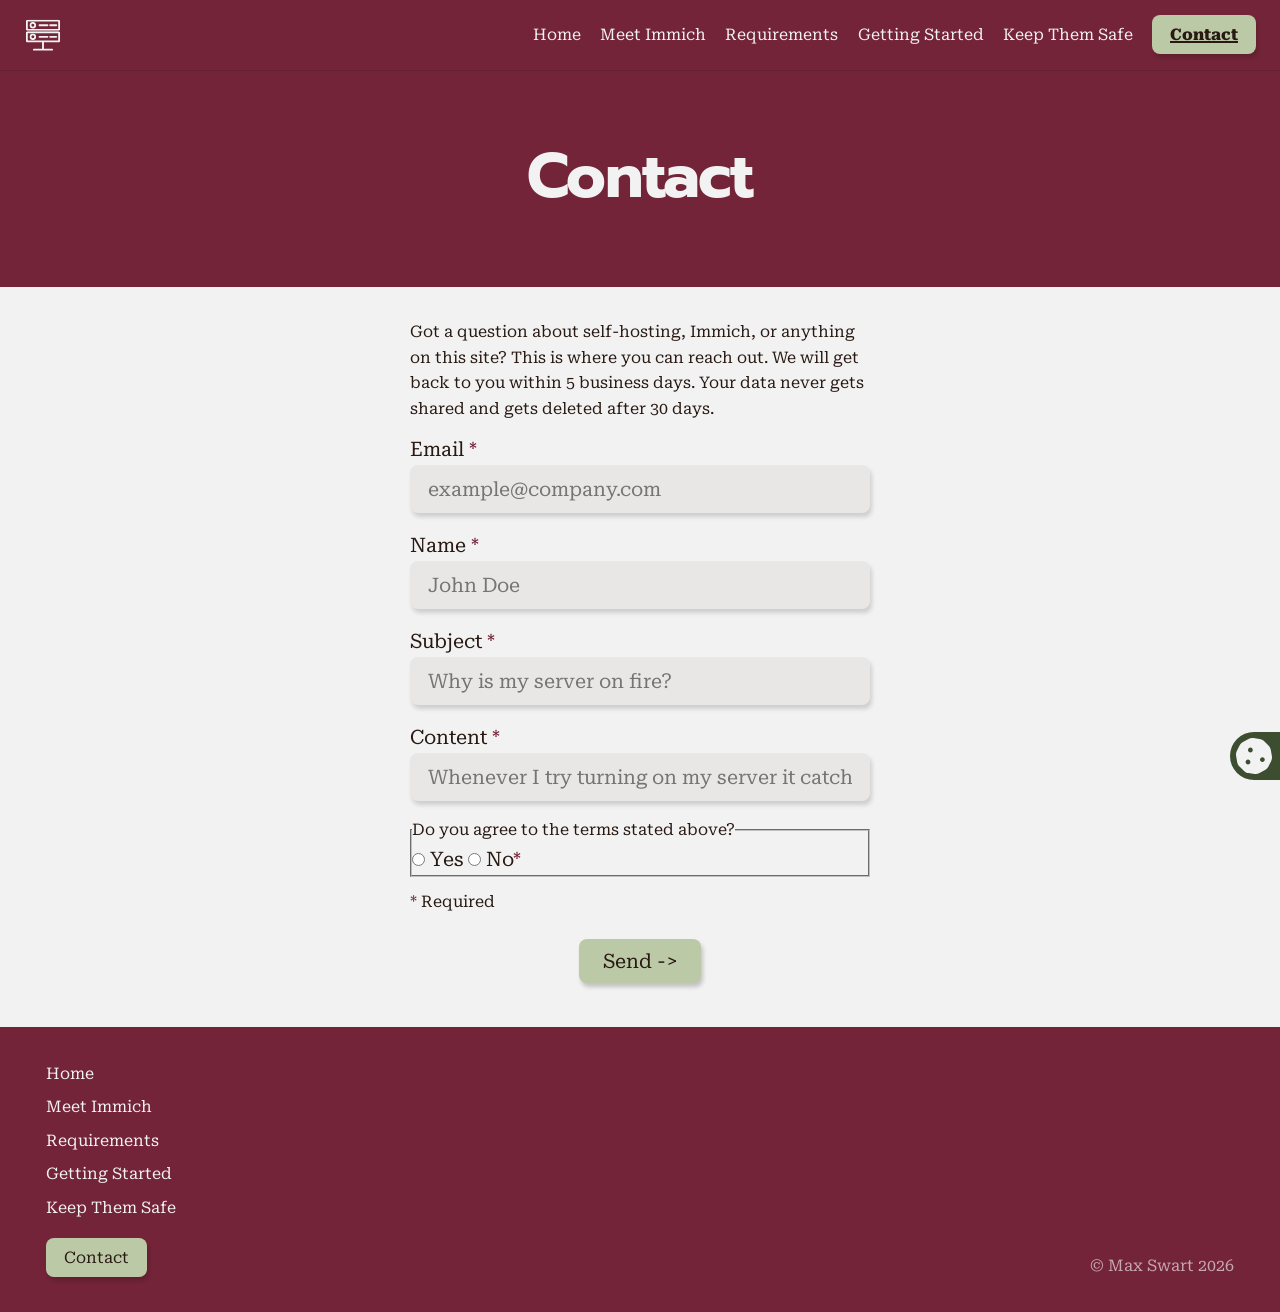
==== exam/contact.html @ 558e8d8b "Made contact page" ====
<!doctype html>
<html lang="en">
    <head>
        <meta charset="UTF-8" />
        <meta name="viewport" content="width=device-width, initial-scale=1.0" />
        <meta name="author" content="Max Swart" />
        <title>Host It Yourself</title>
        <link rel="stylesheet" href="css/style.css" />
        <link rel="icon" type="image/png" href="./img/favicon_32x32.png" />
    </head>
    <body>
        <section id="cookies">
            <svg xmlns="http://www.w3.org/2000/svg" viewBox="0 0 640 640">
                <path
                    d="M311.2 81C289.1 77.9 266.6 81.9 246.8 92.4L172.8 131.9C153.1 142.4 137.2 158.9 127.4 179L90.7 254.6C80.9 274.7 77.7 297.5 81.6 319.5L96.1 402.3C100 424.4 110.7 444.6 126.8 460.2L187.1 518.6C203.2 534.2 223.7 544.2 245.8 547.3L328.8 559C350.9 562.1 373.4 558.1 393.2 547.6L467.2 508.1C486.9 497.6 502.8 481.1 512.6 460.9L549.3 385.4C559.1 365.3 562.3 342.5 558.4 320.5L543.8 237.7C539.9 215.6 529.2 195.4 513.1 179.8L452.9 121.5C436.8 105.9 416.3 95.9 394.2 92.8L311.2 81zM272 208C289.7 208 304 222.3 304 240C304 257.7 289.7 272 272 272C254.3 272 240 257.7 240 240C240 222.3 254.3 208 272 208zM208 400C208 382.3 222.3 368 240 368C257.7 368 272 382.3 272 400C272 417.7 257.7 432 240 432C222.3 432 208 417.7 208 400zM432 336C449.7 336 464 350.3 464 368C464 385.7 449.7 400 432 400C414.3 400 400 385.7 400 368C400 350.3 414.3 336 432 336z"
                />
            </svg>
            <p>This page does not store or read cookies.</p>
        </section>

        <nav>
            <a href="./index.html">
                <img
                    src="./img/logo.svg"
                    alt="Host It Yourself logo"
                    title="Home"
                    id="navbar-logo"
                />
            </a>

            <input type="checkbox" id="menu-checkbox" />
            <section id="hamburger">
                <span></span><span></span><span></span>
            </section>

            <ul>
                <li>
                    <a href="./index.html">Home</a>
                </li>
                <li>
                    <a href="./meet-immich.html">Meet Immich</a>
                </li>
                <li>
                    <a href="./requirements.html">Requirements</a>
                </li>
                <li>
                    <a href="./getting-started.html">Getting Started</a>
                </li>
                <li>
                    <a href="./keep-them-safe.html">Keep Them Safe</a>
                </li>
                <li>
                    <a class="button accent selected" href="./contact.html"
                        >Contact</a
                    >
                </li>
            </ul>
        </nav>

        <main>
            <header id="contact-header">
                <section>
                    <h1>Contact</h1>
                </section>
            </header>

            <section id="contact-page">
                <p>
                    Got a question about self-hosting, Immich, or anything on
                    this site? This is where you can reach out. We will get back
                    to you within 5 business days. Your data never gets shared
                    and gets deleted after 30 days.
                </p>

                <form action="/api/contact-form-submission" method="post">
                    <label for="email"> Email <span class="red">*</span> </label>
                    <input
                        type="email"
                        name="email"
                        id="email"
                        placeholder="example@company.com"
                        required
                    />
                    <label for="name"> Name <span class="red">*</span> </label>
                    <input
                        type="text"
                        name="name"
                        id="name"
                        placeholder="John Doe"
                        required
                    />
                    <label for="subject"> Subject <span class="red">*</span> </label>
                    <input
                        type="text"
                        name="subject"
                        id="subject"
                        placeholder="Why is my server on fire?"
                        required
                    />
                    <label for="content"> Content <span class="red">*</span> </label>
                    <input
                        type="text"
                        name="content"
                        id="content"
                        placeholder="Whenever I try turning on my server it catches fire instantly."
                        required
                    />
                    <fieldset>
                        <legend>Do you agree to the terms stated above?</legend>
                        <label
                            ><input type="radio" name="radio" value="yes" />
                            Yes</label
                        >
                        <label
                            ><input
                                type="radio"
                                name="radio"
                                value="no"
                                required
                            />
                            No<span class="red">*</span></label
                        >
                    </fieldset>
                    <p><span class="red">*</span> Required</p>
                    <input class="button large accent" type="submit" value="Send ->" />
                </form>
            </section>

            <footer>
                <ul>
                    <li>
                        <a href="./index.html">Home</a>
                    </li>
                    <li>
                        <a href="./meet-immich.html">Meet Immich</a>
                    </li>
                    <li>
                        <a href="./requirements.html">Requirements</a>
                    </li>
                    <li>
                        <a href="./getting-started.html">Getting Started</a>
                    </li>
                    <li>
                        <a href="./keep-them-safe.html">Keep Them Safe</a>
                    </li>
                    <li>
                        <a class="button accent" href="./contact.html"
                            >Contact</a
                        >
                    </li>
                </ul>
                <p>&copy; Max Swart 2026</p>
            </footer>
        </main>
    </body>
</html>
---- exam/css/style.css ----
@import url("https://fonts.googleapis.com/css2?family=Roboto+Serif:ital,opsz,wght@0,8..144,100..900;1,8..144,100..900&display=swap");
@import url("https://fonts.googleapis.com/css2?family=Prompt:ital,wght@0,100;0,200;0,300;0,400;0,500;0,600;0,700;0,800;0,900;1,100;1,200;1,300;1,400;1,500;1,600;1,700;1,800;1,900&display=swap");
@import url("https://fonts.googleapis.com/css2?family=Fira+Code:wght@300..700&display=swap");

* {
    padding: 0;
    margin: 0;
    box-sizing: border-box;
}

html {
    scroll-padding-top: 80px;
}

body {
    font-family: "Roboto Serif", serif;
    line-height: 1.6;
    color: #281913;
    background-color: #f2f2f2;
}

h1,
h2,
h3,
h4,
h5,
h6 {
    font-family: "Prompt", sans-serif;
    line-height: 1.2;
    letter-spacing: -0.02em;
    word-spacing: -0.1em;
}

h1 {
    font-size: 3.875rem;
}
h2 {
    font-size: 3rem;
}
h3 {
    font-size: 2.5rem;
}
h4 {
    font-size: 2rem;
}

.button {
    background-color: #732439;
    color: #f2f2f2;
    padding: 10px 18px;
    border-radius: 8px;
    box-shadow: 2px 4px 4px rgba(0, 0, 0, 0.15);
    text-decoration: none;
    width: fit-content;
    transition: background-color 0.2s;

    &:hover {
        background-color: #3c4e2f;
    }

    &.subtle {
        background-color: #c7a7b0;
        color: #281913;

        &:hover {
            background-color: #bcc9a7;
        }
    }

    &.accent {
        background-color: #bcc9a7;
        color: #281913;

        &:hover {
            background-color: #c7a7b0;
        }
    }

    &.secondary {
        background-color: #3c4e2f;

        &:hover {
            background-color: #732439;
        }
    }

    &.large {
        padding: 10px 24px;
        font-size: 1.25rem;
        box-shadow: 2px 4px 4px rgba(0, 0, 0, 0.2);
    }
}

img.transparent {
    background-color: #e9e6e6;
}

nav {
    width: 100vw;
    position: fixed;
    top: 0;
    display: flex;
    flex-flow: row nowrap;
    height: 71px;
    background-color: #732439;
    padding: 16px 24px;
    align-items: center;
    justify-content: space-between;
    border-bottom: 1px solid rgba(40, 25, 19, 0.2);
    z-index: 10;

    #navbar-logo {
        width: 38px;
    }

    &.accent {
        background-color: #3c4e2f;
    }

    > a {
        height: 38px;
    }

    ul {
        display: flex;
        flex-flow: row nowrap;
        gap: clamp(8px, 1.5vw, 24px);

        li {
            list-style: none;

            a {
                color: #f2f2f2;
                text-decoration: none;
                white-space: nowrap;

                &.selected {
                    font-weight: 800;
                    text-decoration: underline 2px;
                }
            }
        }
    }

    #menu-checkbox {
        display: none;
    }

    #hamburger {
        display: none;
    }
}

#cookies {
    position: fixed;
    bottom: 120px;
    right: -350px;
    height: 48px;
    background-color: #3c4e2f;
    border-radius: 24px 0 0 24px;
    padding-right: 12px;
    gap: 12px;
    cursor: pointer;
    display: flex;
    flex-flow: row nowrap;
    align-items: center;
    transition:
        transform 0.5s,
        background-color 0.2s;
    z-index: 9999;

    svg {
        fill: #f2f2f2;
        height: 48px;
    }

    p {
        color: #f2f2f2;
    }

    &:hover {
        background-color: #732439;
        transform: translateX(-350px);
    }
}

main {
    margin-top: 71px;

    header {
        background-color: #3c4e2f;
        color: #f2f2f2;
        height: 472px;
        display: flex;
        align-items: center;
        /* This padding acts as "max-width" for an element. */
        padding: 24px max(48px, calc((100% - 920px) / 2));
        gap: 48px;
        flex-flow: row nowrap;

        section {
            display: flex;
            flex-flow: column nowrap;
            justify-content: center;

            h1 {
                margin-bottom: 6px;
                font-size: clamp(1.75rem, 5vw, 3.875rem);
            }

            p {
                font-size: 1.25rem;
            }
        }

        img {
            border-radius: 12px;
            box-shadow: 2px 4px 4px rgba(0, 0, 0, 0.2);
            height: 75%;
        }

        &#homepage-header {
            background-color: #732439;
            height: 550px;

            section {
                p {
                    margin-bottom: 36px;
                }
            }

            #header-arrow {
                display: none;
            }
        }

        &#contact-header {
            background-color: #732439;
            justify-content: center;
            align-items: center;
            height: 216px;
        }
    }

    section.hero {
        padding: 48px max(48px, calc((100% - 920px) / 2));
        display: flex;
        flex-flow: row nowrap;
        gap: 48px;

        &.small {
            padding: 48px max(48px, calc((100% - 680px) / 2));
        }

        &.secondary {
            background-color: #3c4e2f;
            color: #f2f2f2;

            h1,
            h2,
            h3 {
                color: #f2f2f2;
            }
        }

        &.primary {
            background-color: #732439;
            color: #f2f2f2;

            h1,
            h2,
            h3 {
                color: #f2f2f2;
            }
        }

        &.centered {
            justify-content: center;
            text-align: center;

            ul {
                font-size: 1.25rem;
                text-align: left;
                display: inline-block;
            }
        }

        img {
            height: 350px;
            border-radius: 12px;
            box-shadow: 2px 4px 4px rgba(0, 0, 0, 0.2);
        }

        h1,
        h2,
        h3 {
            margin-bottom: 6px;
            color: #732439;
        }

        article {
            margin: auto 0;
        }

        &#homepage-path-section {
            display: flex;
            flex-flow: column nowrap;
            justify-content: center;
            gap: 0;

            h3 {
                text-align: center;
            }

            #homepage-card-container {
                overflow-x: auto;
                overflow-y: hidden;
                padding: 32px 0;
                display: flex;
                flex-flow: row nowrap;
                gap: 12px;

                article.homepage-card {
                    padding: 24px 32px;
                    flex-shrink: 0;
                    width: 320px;
                    height: 236px;
                    background-color: #fff;
                    border: 1px solid #948c89;
                    border-radius: 16px;
                    display: flex;
                    flex-flow: column nowrap;

                    h4 {
                        color: #732439;
                    }
                    .homepage-card-quote {
                        font-size: 0.875rem;
                        color: #734636;
                        padding-bottom: 8px;
                    }
                    .button {
                        align-self: center;
                        margin-top: auto;
                    }
                }
            }
        }
    }

    section.article-page {
        padding: 32px max(48px, calc((100% - 920px) / 2));
        display: grid;
        grid: auto / 1fr 2fr;
        gap: 24px;

        #content {
            background-color: #e9e6e6;
            height: fit-content;
            padding: 20px 28px;
            border-radius: 8px;
            box-shadow: 2px 4px 4px rgba(0, 0, 0, 0.15);
            position: sticky;
            top: 90px;

            ul,
            ol {
                padding-top: 12px;
                padding-left: 24px;
                text-indent: 6px;

                display: flex;
                flex-flow: column nowrap;
                gap: 12px;

                a {
                    color: #281913;
                    text-decoration: 0;
                }
            }
        }

        article {
            display: flex;
            flex-flow: column nowrap;
            gap: 38px;
            min-width: 0;

            section {
                h3 {
                    color: #732439;
                    padding-bottom: 10px;
                }
                p,
                ul,
                ol {
                    padding-bottom: 8px;

                    a {
                        color: #3c4e2f;
                        text-decoration-thickness: 2px;

                        &:visited {
                            color: #284018;
                        }
                    }
                }

                ul,
                ol {
                    padding-left: 24px;
                }

                .codeblock {
                    overflow-x: auto;
                    background-color: #2b2b2b;
                    padding: 10px 20px;
                    border-radius: 8px;
                    box-shadow: 2px 4px 4px rgba(0, 0, 0, 0.15);
                    scrollbar-color: #bcc9a7 transparent;
                    margin: 8px 0;

                    code {
                        font-family: "Fira Code", monospace;
                        color: #f2f2f2;
                    }
                }

                figure {
                    padding-top: 22px;
                    padding-bottom: 8px;
                    img {
                        width: 100%;
                        border-radius: 8px;
                        box-shadow: 2px 4px 4px rgba(0, 0, 0, 0.15);
                    }
                    figcaption {
                        color: #734636;
                        padding: 6px 16px 0;
                    }
                }

                &.next-page-cta {
                    background-color: #e9e6e6;
                    border-radius: 8px;
                    box-shadow: 2px 4px 4px rgba(0, 0, 0, 0.15);
                    padding: 32px;
                    display: flex;
                    flex-flow: column nowrap;

                    h3 {
                        padding-bottom: 10px;
                    }
                    p {
                        padding-bottom: 24px;
                    }
                    a.button {
                        align-self: center;
                    }
                }
            }
        }
    }

    section#contact-page {
        padding: 32px max(48px, calc((100% - 460px) / 2));

        form {
            display: flex;
            flex-flow: column nowrap;
            padding: 12px 0;

            label {
                font-size: 20px;
            }

            input {
                font-family: "Roboto Serif", serif;
            }

            input[type="text"],
            input[type="email"] {
                font-size: 20px;
                padding: 10px 16px;
                border: none;
                background-color: #e9e6e6;
                border-radius: 8px;
                box-shadow: 2px 4px 4px rgba(0, 0, 0, 0.15);
                margin-bottom: 16px;
                border: 2px solid rgba(0, 0, 0, 0);

                &:focus {
                    outline: none;
                    border-color: rgba(0, 0, 0, 0.2);
                }
            }

            p {
                padding-top: 12px;
            }

            input[type="submit"] {
                border: none;
                margin: auto;
                margin-top: 24px;
                cursor: pointer;
            }

            .red {
                color: #732439;
            }
        }
    }

    footer {
        background-color: #732439;
        color: #c7a7b0;
        padding: 34px 46px;
        display: flex;
        flex-flow: row nowrap;
        justify-content: space-between;
        align-items: flex-end;

        ul {
            li {
                list-style: none;
                margin-bottom: 8px;

                &:last-child {
                    margin-top: 24px;
                }

                a {
                    color: #f2f2f2;
                    text-decoration: none;
                }
            }
        }
    }
}

@media (max-width: 768px) {
    h1 {
        font-size: 2.5rem;
    }
    h2 {
        font-size: 2.25rem;
    }
    h3 {
        font-size: 2rem;
    }
    h4 {
        font-size: 1.5rem;
    }

    nav {
        ul {
            flex-flow: column nowrap;
            position: absolute;
            top: 70px;
            left: 0px;
            width: 100%;
            background-color: #732439;
            padding: 36px 48px;
            z-index: -1;
            display: none;

            li:last-child {
                margin-top: 16px;
            }
        }

        &.accent ul {
            background-color: #3c4e2f;
        }

        #menu-checkbox {
            position: absolute;
            top: 16px;
            right: 24px;
            display: block;
            width: 38px;
            height: 38px;
            opacity: 0;
            cursor: pointer;
        }
        #menu-checkbox:checked ~ ul {
            display: flex;
        }
        #hamburger {
            display: flex;
            height: 28px;
            width: 28px;
            flex-flow: column nowrap;
            justify-content: space-between;
            padding: 5px 3px;
            span {
                background-color: #f2f2f2;
                height: 2px;
                width: 100%;
            }
        }
    }

    main {
        header {
            flex-flow: column nowrap;
            padding: 48px max(24px, calc((100% - 380px) / 2));
            height: fit-content;
            gap: 12px;

            section {
                h1 {
                    font-size: 2.5rem;
                }
            }

            img {
                width: 100%;
                height: fit-content;
            }

            &#homepage-header {
                flex-flow: column nowrap;
                text-align: center;
                padding: 48px max(24px, calc((100% - 332px) / 2));
                justify-content: center;
                align-items: center;
                height: fit-content;
                gap: 24px;

                section {
                    align-items: center;

                    p {
                        margin-bottom: 16px;
                        font-size: 16px;
                    }
                }

                img {
                    width: 100%;
                    height: fit-content;
                }

                #header-arrow {
                    display: block;
                    width: 24px;
                    height: 24px;
                    transform: scale(1.5, 1.5);
                }

                .button {
                    padding: 8px 18px;
                    font-size: 1rem;
                }
            }
        }

        section.hero,
        section.hero.small {
            padding: 32px max(12px, calc((100% - 380px) / 2));
            flex-flow: column nowrap;
            gap: 24px;

            img {
                width: 100%;
                height: fit-content;
            }

            article {
                padding: 0 12px;
            }

            &#homepage-path-section {
                padding: 32px 24px;
            }
        }

        footer {
            flex-flow: column nowrap;
            gap: 16px;

            ul {
                width: 100%;
            }
        }

        section.article-page {
            grid: auto auto / auto;
            padding: 32px max(12px, calc((100% - 920px) / 2));

            #content {
                position: relative;
                top: 0;
            }
        }
    }
}

@media (min-width: 769px) and (max-width: 920px) {
    nav ul {
        font-size: 14px;
    }
}
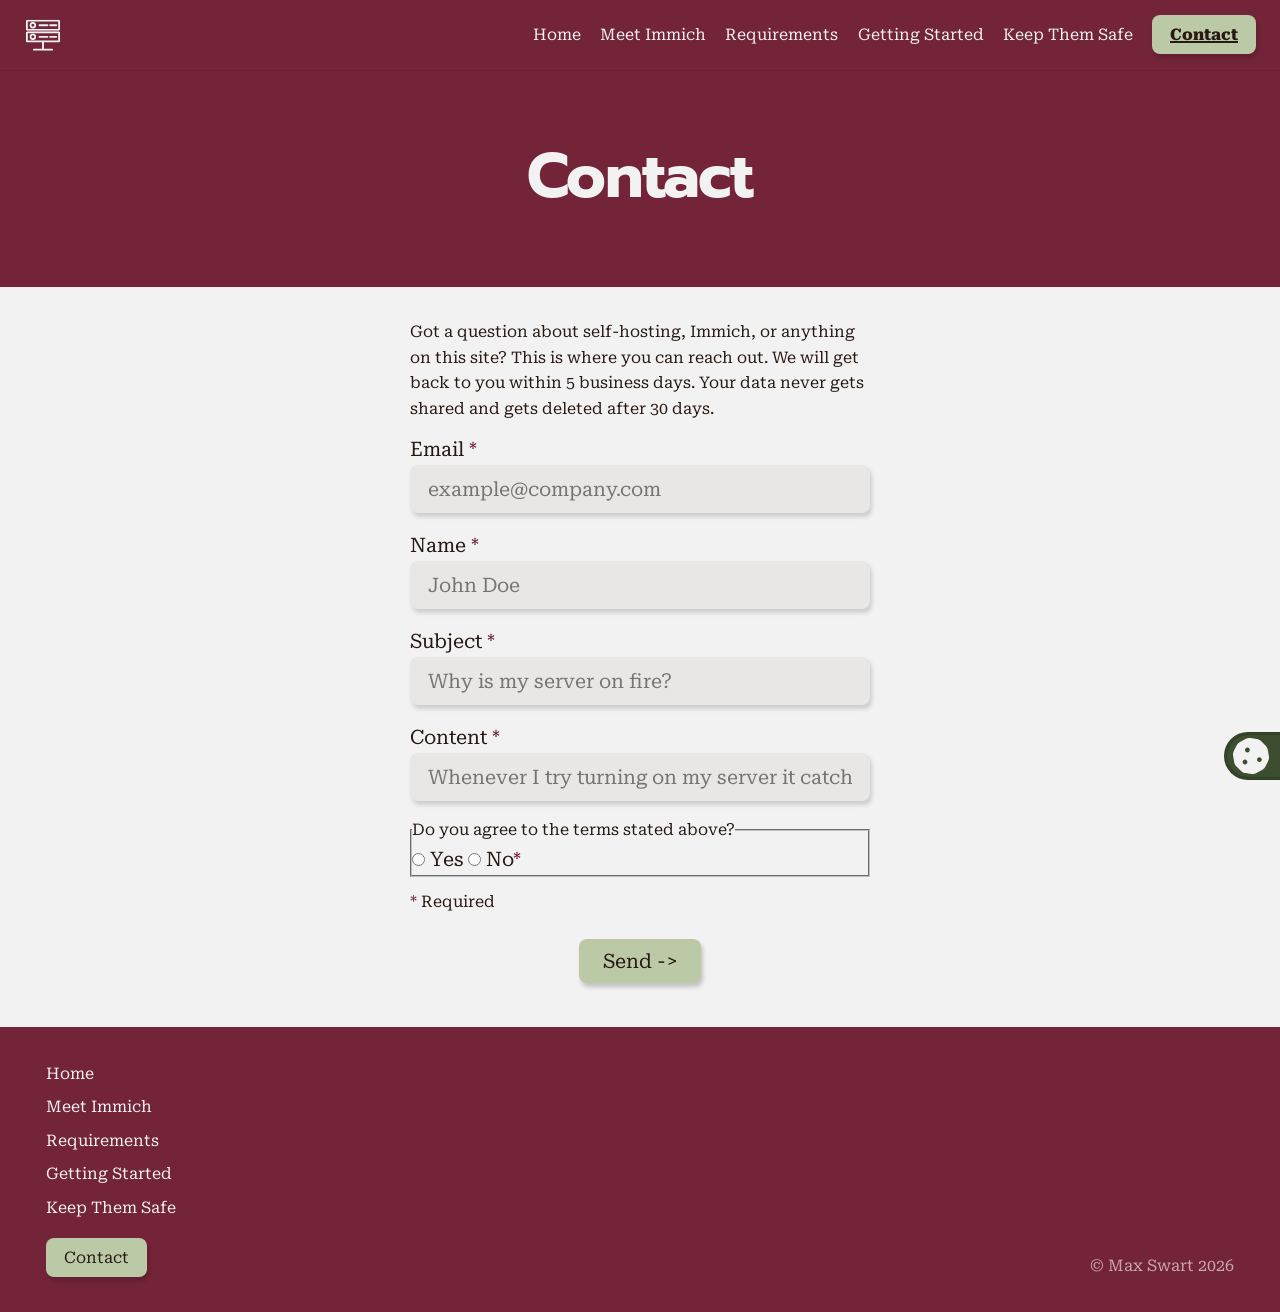
==== commit 496bf9bf: "Switched to tabs, from spaces" ====
--- a/exam/contact.html
+++ b/exam/contact.html
@@ -1,156 +1,174 @@
 <!doctype html>
 <html lang="en">
-    <head>
-        <meta charset="UTF-8" />
-        <meta name="viewport" content="width=device-width, initial-scale=1.0" />
-        <meta name="author" content="Max Swart" />
-        <title>Host It Yourself</title>
-        <link rel="stylesheet" href="css/style.css" />
-        <link rel="icon" type="image/png" href="./img/favicon_32x32.png" />
-    </head>
-    <body>
-        <section id="cookies">
-            <svg xmlns="http://www.w3.org/2000/svg" viewBox="0 0 640 640">
-                <path
-                    d="M311.2 81C289.1 77.9 266.6 81.9 246.8 92.4L172.8 131.9C153.1 142.4 137.2 158.9 127.4 179L90.7 254.6C80.9 274.7 77.7 297.5 81.6 319.5L96.1 402.3C100 424.4 110.7 444.6 126.8 460.2L187.1 518.6C203.2 534.2 223.7 544.2 245.8 547.3L328.8 559C350.9 562.1 373.4 558.1 393.2 547.6L467.2 508.1C486.9 497.6 502.8 481.1 512.6 460.9L549.3 385.4C559.1 365.3 562.3 342.5 558.4 320.5L543.8 237.7C539.9 215.6 529.2 195.4 513.1 179.8L452.9 121.5C436.8 105.9 416.3 95.9 394.2 92.8L311.2 81zM272 208C289.7 208 304 222.3 304 240C304 257.7 289.7 272 272 272C254.3 272 240 257.7 240 240C240 222.3 254.3 208 272 208zM208 400C208 382.3 222.3 368 240 368C257.7 368 272 382.3 272 400C272 417.7 257.7 432 240 432C222.3 432 208 417.7 208 400zM432 336C449.7 336 464 350.3 464 368C464 385.7 449.7 400 432 400C414.3 400 400 385.7 400 368C400 350.3 414.3 336 432 336z"
-                />
-            </svg>
-            <p>This page does not store or read cookies.</p>
-        </section>
+	<head>
+		<meta charset="UTF-8" />
+		<meta name="viewport" content="width=device-width, initial-scale=1.0" />
+		<meta name="author" content="Max Swart" />
+		<meta
+			name="description"
+			content="Questions about hosting Immich at home? Send a message and you will get an answer within five business days."
+		/>
+		<meta
+			name="keywords"
+			content="Immich, Self-Hosting, Homelabbing, Google Photos, Storage"
+		/>
+		<title>Host It Yourself</title>
+		<link rel="stylesheet" type="text/css" href="css/style.css" />
+		<link rel="icon" type="image/png" href="./img/favicon_32x32.png" />
+	</head>
+	<body>
+		<section id="cookies">
+			<svg xmlns="http://www.w3.org/2000/svg" viewBox="0 0 640 640">
+				<path
+					d="M311.2 81C289.1 77.9 266.6 81.9 246.8 92.4L172.8 131.9C153.1 142.4 137.2 158.9 127.4 179L90.7 254.6C80.9 274.7 77.7 297.5 81.6 319.5L96.1 402.3C100 424.4 110.7 444.6 126.8 460.2L187.1 518.6C203.2 534.2 223.7 544.2 245.8 547.3L328.8 559C350.9 562.1 373.4 558.1 393.2 547.6L467.2 508.1C486.9 497.6 502.8 481.1 512.6 460.9L549.3 385.4C559.1 365.3 562.3 342.5 558.4 320.5L543.8 237.7C539.9 215.6 529.2 195.4 513.1 179.8L452.9 121.5C436.8 105.9 416.3 95.9 394.2 92.8L311.2 81zM272 208C289.7 208 304 222.3 304 240C304 257.7 289.7 272 272 272C254.3 272 240 257.7 240 240C240 222.3 254.3 208 272 208zM208 400C208 382.3 222.3 368 240 368C257.7 368 272 382.3 272 400C272 417.7 257.7 432 240 432C222.3 432 208 417.7 208 400zM432 336C449.7 336 464 350.3 464 368C464 385.7 449.7 400 432 400C414.3 400 400 385.7 400 368C400 350.3 414.3 336 432 336z"
+				/>
+			</svg>
+			<p>This page does not store or read cookies.</p>
+		</section>
 
-        <nav>
-            <a href="./index.html">
-                <img
-                    src="./img/logo.svg"
-                    alt="Host It Yourself logo"
-                    title="Home"
-                    id="navbar-logo"
-                />
-            </a>
+		<nav>
+			<a href="./index.html">
+				<img
+					src="./img/logo.svg"
+					alt="Host It Yourself logo"
+					title="Home"
+					id="navbar-logo"
+				/>
+			</a>
 
-            <input type="checkbox" id="menu-checkbox" />
-            <section id="hamburger">
-                <span></span><span></span><span></span>
-            </section>
+			<input type="checkbox" id="menu-checkbox" />
+			<section id="hamburger">
+				<span></span><span></span><span></span>
+			</section>
 
-            <ul>
-                <li>
-                    <a href="./index.html">Home</a>
-                </li>
-                <li>
-                    <a href="./meet-immich.html">Meet Immich</a>
-                </li>
-                <li>
-                    <a href="./requirements.html">Requirements</a>
-                </li>
-                <li>
-                    <a href="./getting-started.html">Getting Started</a>
-                </li>
-                <li>
-                    <a href="./keep-them-safe.html">Keep Them Safe</a>
-                </li>
-                <li>
-                    <a class="button accent selected" href="./contact.html"
-                        >Contact</a
-                    >
-                </li>
-            </ul>
-        </nav>
+			<ul>
+				<li>
+					<a href="./index.html">Home</a>
+				</li>
+				<li>
+					<a href="./meet-immich.html">Meet Immich</a>
+				</li>
+				<li>
+					<a href="./requirements.html">Requirements</a>
+				</li>
+				<li>
+					<a href="./getting-started.html">Getting Started</a>
+				</li>
+				<li>
+					<a href="./keep-them-safe.html">Keep Them Safe</a>
+				</li>
+				<li>
+					<a class="button accent selected" href="./contact.html"
+						>Contact</a
+					>
+				</li>
+			</ul>
+		</nav>
 
-        <main>
-            <header id="contact-header">
-                <section>
-                    <h1>Contact</h1>
-                </section>
-            </header>
+		<main>
+			<header id="contact-header">
+				<section>
+					<h1>Contact</h1>
+				</section>
+			</header>
 
-            <section id="contact-page">
-                <p>
-                    Got a question about self-hosting, Immich, or anything on
-                    this site? This is where you can reach out. We will get back
-                    to you within 5 business days. Your data never gets shared
-                    and gets deleted after 30 days.
-                </p>
+			<section id="contact-page">
+				<p>
+					Got a question about self-hosting, Immich, or anything on
+					this site? This is where you can reach out. We will get back
+					to you within 5 business days. Your data never gets shared
+					and gets deleted after 30 days.
+				</p>
 
-                <form action="/api/contact-form-submission" method="post">
-                    <label for="email"> Email <span class="red">*</span> </label>
-                    <input
-                        type="email"
-                        name="email"
-                        id="email"
-                        placeholder="example@company.com"
-                        required
-                    />
-                    <label for="name"> Name <span class="red">*</span> </label>
-                    <input
-                        type="text"
-                        name="name"
-                        id="name"
-                        placeholder="John Doe"
-                        required
-                    />
-                    <label for="subject"> Subject <span class="red">*</span> </label>
-                    <input
-                        type="text"
-                        name="subject"
-                        id="subject"
-                        placeholder="Why is my server on fire?"
-                        required
-                    />
-                    <label for="content"> Content <span class="red">*</span> </label>
-                    <input
-                        type="text"
-                        name="content"
-                        id="content"
-                        placeholder="Whenever I try turning on my server it catches fire instantly."
-                        required
-                    />
-                    <fieldset>
-                        <legend>Do you agree to the terms stated above?</legend>
-                        <label
-                            ><input type="radio" name="radio" value="yes" />
-                            Yes</label
-                        >
-                        <label
-                            ><input
-                                type="radio"
-                                name="radio"
-                                value="no"
-                                required
-                            />
-                            No<span class="red">*</span></label
-                        >
-                    </fieldset>
-                    <p><span class="red">*</span> Required</p>
-                    <input class="button large accent" type="submit" value="Send ->" />
-                </form>
-            </section>
+				<form action="/api/contact-form-submission" method="post">
+					<label for="email">
+						Email <span class="red">*</span>
+					</label>
+					<input
+						type="email"
+						name="email"
+						id="email"
+						placeholder="example@company.com"
+						required
+					/>
+					<label for="name"> Name <span class="red">*</span> </label>
+					<input
+						type="text"
+						name="name"
+						id="name"
+						placeholder="John Doe"
+						required
+					/>
+					<label for="subject">
+						Subject <span class="red">*</span>
+					</label>
+					<input
+						type="text"
+						name="subject"
+						id="subject"
+						placeholder="Why is my server on fire?"
+						required
+					/>
+					<label for="content">
+						Content <span class="red">*</span>
+					</label>
+					<input
+						type="text"
+						name="content"
+						id="content"
+						placeholder="Whenever I try turning on my server it catches fire instantly."
+						required
+					/>
+					<fieldset>
+						<legend>Do you agree to the terms stated above?</legend>
+						<label
+							><input type="radio" name="radio" value="yes" />
+							Yes</label
+						>
+						<label
+							><input
+								type="radio"
+								name="radio"
+								value="no"
+								required
+							/>
+							No<span class="red">*</span></label
+						>
+					</fieldset>
+					<p><span class="red">*</span> Required</p>
+					<input
+						class="button large accent"
+						type="submit"
+						value="Send ->"
+					/>
+				</form>
+			</section>
 
-            <footer>
-                <ul>
-                    <li>
-                        <a href="./index.html">Home</a>
-                    </li>
-                    <li>
-                        <a href="./meet-immich.html">Meet Immich</a>
-                    </li>
-                    <li>
-                        <a href="./requirements.html">Requirements</a>
-                    </li>
-                    <li>
-                        <a href="./getting-started.html">Getting Started</a>
-                    </li>
-                    <li>
-                        <a href="./keep-them-safe.html">Keep Them Safe</a>
-                    </li>
-                    <li>
-                        <a class="button accent" href="./contact.html"
-                            >Contact</a
-                        >
-                    </li>
-                </ul>
-                <p>&copy; Max Swart 2026</p>
-            </footer>
-        </main>
-    </body>
+			<footer>
+				<ul>
+					<li>
+						<a href="./index.html">Home</a>
+					</li>
+					<li>
+						<a href="./meet-immich.html">Meet Immich</a>
+					</li>
+					<li>
+						<a href="./requirements.html">Requirements</a>
+					</li>
+					<li>
+						<a href="./getting-started.html">Getting Started</a>
+					</li>
+					<li>
+						<a href="./keep-them-safe.html">Keep Them Safe</a>
+					</li>
+					<li>
+						<a class="button accent" href="./contact.html"
+							>Contact</a
+						>
+					</li>
+				</ul>
+				<p>&copy; Max Swart 2026</p>
+			</footer>
+		</main>
+	</body>
 </html>
--- a/exam/css/style.css
+++ b/exam/css/style.css
@@ -3,20 +3,20 @@
 @import url("https://fonts.googleapis.com/css2?family=Fira+Code:wght@300..700&display=swap");
 
 * {
-    padding: 0;
-    margin: 0;
-    box-sizing: border-box;
+	padding: 0;
+	margin: 0;
+	box-sizing: border-box;
 }
 
 html {
-    scroll-padding-top: 80px;
+	scroll-padding-top: 80px;
 }
 
 body {
-    font-family: "Roboto Serif", serif;
-    line-height: 1.6;
-    color: #281913;
-    background-color: #f2f2f2;
+	font-family: "Roboto Serif", serif;
+	line-height: 1.6;
+	color: #281913;
+	background-color: #f2f2f2;
 }
 
 h1,
@@ -25,681 +25,695 @@
 h4,
 h5,
 h6 {
-    font-family: "Prompt", sans-serif;
-    line-height: 1.2;
-    letter-spacing: -0.02em;
-    word-spacing: -0.1em;
+	font-family: "Prompt", sans-serif;
+	line-height: 1.2;
+	letter-spacing: -0.02em;
+	word-spacing: -0.1em;
 }
 
 h1 {
-    font-size: 3.875rem;
+	font-size: 3.875rem;
 }
 h2 {
-    font-size: 3rem;
+	font-size: 3rem;
 }
 h3 {
-    font-size: 2.5rem;
+	font-size: 2.5rem;
 }
 h4 {
-    font-size: 2rem;
+	font-size: 2rem;
 }
 
 .button {
-    background-color: #732439;
-    color: #f2f2f2;
-    padding: 10px 18px;
-    border-radius: 8px;
-    box-shadow: 2px 4px 4px rgba(0, 0, 0, 0.15);
-    text-decoration: none;
-    width: fit-content;
-    transition: background-color 0.2s;
-
-    &:hover {
-        background-color: #3c4e2f;
-    }
-
-    &.subtle {
-        background-color: #c7a7b0;
-        color: #281913;
-
-        &:hover {
-            background-color: #bcc9a7;
-        }
-    }
-
-    &.accent {
-        background-color: #bcc9a7;
-        color: #281913;
-
-        &:hover {
-            background-color: #c7a7b0;
-        }
-    }
-
-    &.secondary {
-        background-color: #3c4e2f;
-
-        &:hover {
-            background-color: #732439;
-        }
-    }
-
-    &.large {
-        padding: 10px 24px;
-        font-size: 1.25rem;
-        box-shadow: 2px 4px 4px rgba(0, 0, 0, 0.2);
-    }
+	background-color: #732439;
+	color: #f2f2f2;
+	padding: 10px 18px;
+	border-radius: 8px;
+	box-shadow: 2px 4px 4px rgba(0, 0, 0, 0.15);
+	text-decoration: none;
+	width: fit-content;
+	transition: background-color 0.2s;
+
+	&:hover {
+		background-color: #3c4e2f;
+	}
+
+	&.subtle {
+		background-color: #c7a7b0;
+		color: #281913;
+
+		&:hover {
+			background-color: #bcc9a7;
+		}
+	}
+
+	&.accent {
+		background-color: #bcc9a7;
+		color: #281913;
+
+		&:hover {
+			background-color: #c7a7b0;
+		}
+	}
+
+	&.secondary {
+		background-color: #3c4e2f;
+
+		&:hover {
+			background-color: #732439;
+		}
+	}
+
+	&.large {
+		padding: 10px 24px;
+		font-size: 1.25rem;
+		box-shadow: 2px 4px 4px rgba(0, 0, 0, 0.2);
+	}
 }
 
 img.transparent {
-    background-color: #e9e6e6;
+	background-color: #e9e6e6;
 }
 
 nav {
-    width: 100vw;
-    position: fixed;
-    top: 0;
-    display: flex;
-    flex-flow: row nowrap;
-    height: 71px;
-    background-color: #732439;
-    padding: 16px 24px;
-    align-items: center;
-    justify-content: space-between;
-    border-bottom: 1px solid rgba(40, 25, 19, 0.2);
-    z-index: 10;
-
-    #navbar-logo {
-        width: 38px;
-    }
-
-    &.accent {
-        background-color: #3c4e2f;
-    }
-
-    > a {
-        height: 38px;
-    }
-
-    ul {
-        display: flex;
-        flex-flow: row nowrap;
-        gap: clamp(8px, 1.5vw, 24px);
-
-        li {
-            list-style: none;
-
-            a {
-                color: #f2f2f2;
-                text-decoration: none;
-                white-space: nowrap;
-
-                &.selected {
-                    font-weight: 800;
-                    text-decoration: underline 2px;
-                }
-            }
-        }
-    }
-
-    #menu-checkbox {
-        display: none;
-    }
-
-    #hamburger {
-        display: none;
-    }
+	width: 100vw;
+	position: fixed;
+	top: 0;
+	display: flex;
+	flex-flow: row nowrap;
+	height: 71px;
+	background-color: #732439;
+	padding: 16px 24px;
+	align-items: center;
+	justify-content: space-between;
+	border-bottom: 1px solid rgba(40, 25, 19, 0.2);
+	z-index: 10;
+
+	#navbar-logo {
+		width: 38px;
+	}
+
+	&.accent {
+		background-color: #3c4e2f;
+	}
+
+	> a {
+		height: 38px;
+	}
+
+	ul {
+		float: right;
+		display: flex;
+		flex-flow: row nowrap;
+		gap: clamp(8px, 1.5vw, 24px);
+
+		li {
+			list-style: none;
+
+			a {
+				color: #f2f2f2;
+				text-decoration: none;
+				white-space: nowrap;
+
+				&.selected {
+					font-weight: 800;
+					text-decoration: underline 2px;
+				}
+			}
+		}
+	}
+
+	#menu-checkbox {
+		display: none;
+	}
+
+	#hamburger {
+		display: none;
+	}
 }
 
 #cookies {
-    position: fixed;
-    bottom: 120px;
-    right: -350px;
-    height: 48px;
-    background-color: #3c4e2f;
-    border-radius: 24px 0 0 24px;
-    padding-right: 12px;
-    gap: 12px;
-    cursor: pointer;
-    display: flex;
-    flex-flow: row nowrap;
-    align-items: center;
-    transition:
-        transform 0.5s,
-        background-color 0.2s;
-    z-index: 9999;
-
-    svg {
-        fill: #f2f2f2;
-        height: 48px;
-    }
-
-    p {
-        color: #f2f2f2;
-    }
-
-    &:hover {
-        background-color: #732439;
-        transform: translateX(-350px);
-    }
+	position: fixed;
+	bottom: 120px;
+	right: -350px;
+	height: 48px;
+	background-color: #3c4e2f;
+	border-radius: 24px 0 0 24px;
+	padding-right: 12px;
+	gap: 12px;
+	cursor: pointer;
+	display: flex;
+	flex-flow: row nowrap;
+	align-items: center;
+	transition:
+		transform 0.5s,
+		background-color 0.2s;
+	z-index: 9999;
+	border-style: double;
+	border-width: 3px;
+	border-color: rgba(0, 0, 0, 0.3);
+
+	svg {
+		fill: #f2f2f2;
+		height: 48px;
+	}
+
+	p {
+		color: #f2f2f2;
+	}
+
+	&:hover {
+		background-color: #732439;
+		transform: translateX(-350px);
+	}
 }
 
 main {
-    margin-top: 71px;
-
-    header {
-        background-color: #3c4e2f;
-        color: #f2f2f2;
-        height: 472px;
-        display: flex;
-        align-items: center;
-        /* This padding acts as "max-width" for an element. */
-        padding: 24px max(48px, calc((100% - 920px) / 2));
-        gap: 48px;
-        flex-flow: row nowrap;
-
-        section {
-            display: flex;
-            flex-flow: column nowrap;
-            justify-content: center;
-
-            h1 {
-                margin-bottom: 6px;
-                font-size: clamp(1.75rem, 5vw, 3.875rem);
-            }
-
-            p {
-                font-size: 1.25rem;
-            }
-        }
-
-        img {
-            border-radius: 12px;
-            box-shadow: 2px 4px 4px rgba(0, 0, 0, 0.2);
-            height: 75%;
-        }
-
-        &#homepage-header {
-            background-color: #732439;
-            height: 550px;
-
-            section {
-                p {
-                    margin-bottom: 36px;
-                }
-            }
-
-            #header-arrow {
-                display: none;
-            }
-        }
-
-        &#contact-header {
-            background-color: #732439;
-            justify-content: center;
-            align-items: center;
-            height: 216px;
-        }
-    }
-
-    section.hero {
-        padding: 48px max(48px, calc((100% - 920px) / 2));
-        display: flex;
-        flex-flow: row nowrap;
-        gap: 48px;
-
-        &.small {
-            padding: 48px max(48px, calc((100% - 680px) / 2));
-        }
-
-        &.secondary {
-            background-color: #3c4e2f;
-            color: #f2f2f2;
-
-            h1,
-            h2,
-            h3 {
-                color: #f2f2f2;
-            }
-        }
-
-        &.primary {
-            background-color: #732439;
-            color: #f2f2f2;
-
-            h1,
-            h2,
-            h3 {
-                color: #f2f2f2;
-            }
-        }
-
-        &.centered {
-            justify-content: center;
-            text-align: center;
-
-            ul {
-                font-size: 1.25rem;
-                text-align: left;
-                display: inline-block;
-            }
-        }
-
-        img {
-            height: 350px;
-            border-radius: 12px;
-            box-shadow: 2px 4px 4px rgba(0, 0, 0, 0.2);
-        }
-
-        h1,
-        h2,
-        h3 {
-            margin-bottom: 6px;
-            color: #732439;
-        }
-
-        article {
-            margin: auto 0;
-        }
-
-        &#homepage-path-section {
-            display: flex;
-            flex-flow: column nowrap;
-            justify-content: center;
-            gap: 0;
-
-            h3 {
-                text-align: center;
-            }
-
-            #homepage-card-container {
-                overflow-x: auto;
-                overflow-y: hidden;
-                padding: 32px 0;
-                display: flex;
-                flex-flow: row nowrap;
-                gap: 12px;
-
-                article.homepage-card {
-                    padding: 24px 32px;
-                    flex-shrink: 0;
-                    width: 320px;
-                    height: 236px;
-                    background-color: #fff;
-                    border: 1px solid #948c89;
-                    border-radius: 16px;
-                    display: flex;
-                    flex-flow: column nowrap;
-
-                    h4 {
-                        color: #732439;
-                    }
-                    .homepage-card-quote {
-                        font-size: 0.875rem;
-                        color: #734636;
-                        padding-bottom: 8px;
-                    }
-                    .button {
-                        align-self: center;
-                        margin-top: auto;
-                    }
-                }
-            }
-        }
-    }
-
-    section.article-page {
-        padding: 32px max(48px, calc((100% - 920px) / 2));
-        display: grid;
-        grid: auto / 1fr 2fr;
-        gap: 24px;
-
-        #content {
-            background-color: #e9e6e6;
-            height: fit-content;
-            padding: 20px 28px;
-            border-radius: 8px;
-            box-shadow: 2px 4px 4px rgba(0, 0, 0, 0.15);
-            position: sticky;
-            top: 90px;
-
-            ul,
-            ol {
-                padding-top: 12px;
-                padding-left: 24px;
-                text-indent: 6px;
-
-                display: flex;
-                flex-flow: column nowrap;
-                gap: 12px;
-
-                a {
-                    color: #281913;
-                    text-decoration: 0;
-                }
-            }
-        }
-
-        article {
-            display: flex;
-            flex-flow: column nowrap;
-            gap: 38px;
-            min-width: 0;
-
-            section {
-                h3 {
-                    color: #732439;
-                    padding-bottom: 10px;
-                }
-                p,
-                ul,
-                ol {
-                    padding-bottom: 8px;
-
-                    a {
-                        color: #3c4e2f;
-                        text-decoration-thickness: 2px;
-
-                        &:visited {
-                            color: #284018;
-                        }
-                    }
-                }
-
-                ul,
-                ol {
-                    padding-left: 24px;
-                }
-
-                .codeblock {
-                    overflow-x: auto;
-                    background-color: #2b2b2b;
-                    padding: 10px 20px;
-                    border-radius: 8px;
-                    box-shadow: 2px 4px 4px rgba(0, 0, 0, 0.15);
-                    scrollbar-color: #bcc9a7 transparent;
-                    margin: 8px 0;
-
-                    code {
-                        font-family: "Fira Code", monospace;
-                        color: #f2f2f2;
-                    }
-                }
-
-                figure {
-                    padding-top: 22px;
-                    padding-bottom: 8px;
-                    img {
-                        width: 100%;
-                        border-radius: 8px;
-                        box-shadow: 2px 4px 4px rgba(0, 0, 0, 0.15);
-                    }
-                    figcaption {
-                        color: #734636;
-                        padding: 6px 16px 0;
-                    }
-                }
-
-                &.next-page-cta {
-                    background-color: #e9e6e6;
-                    border-radius: 8px;
-                    box-shadow: 2px 4px 4px rgba(0, 0, 0, 0.15);
-                    padding: 32px;
-                    display: flex;
-                    flex-flow: column nowrap;
-
-                    h3 {
-                        padding-bottom: 10px;
-                    }
-                    p {
-                        padding-bottom: 24px;
-                    }
-                    a.button {
-                        align-self: center;
-                    }
-                }
-            }
-        }
-    }
-
-    section#contact-page {
-        padding: 32px max(48px, calc((100% - 460px) / 2));
-
-        form {
-            display: flex;
-            flex-flow: column nowrap;
-            padding: 12px 0;
-
-            label {
-                font-size: 20px;
-            }
-
-            input {
-                font-family: "Roboto Serif", serif;
-            }
-
-            input[type="text"],
-            input[type="email"] {
-                font-size: 20px;
-                padding: 10px 16px;
-                border: none;
-                background-color: #e9e6e6;
-                border-radius: 8px;
-                box-shadow: 2px 4px 4px rgba(0, 0, 0, 0.15);
-                margin-bottom: 16px;
-                border: 2px solid rgba(0, 0, 0, 0);
-
-                &:focus {
-                    outline: none;
-                    border-color: rgba(0, 0, 0, 0.2);
-                }
-            }
-
-            p {
-                padding-top: 12px;
-            }
-
-            input[type="submit"] {
-                border: none;
-                margin: auto;
-                margin-top: 24px;
-                cursor: pointer;
-            }
-
-            .red {
-                color: #732439;
-            }
-        }
-    }
-
-    footer {
-        background-color: #732439;
-        color: #c7a7b0;
-        padding: 34px 46px;
-        display: flex;
-        flex-flow: row nowrap;
-        justify-content: space-between;
-        align-items: flex-end;
-
-        ul {
-            li {
-                list-style: none;
-                margin-bottom: 8px;
-
-                &:last-child {
-                    margin-top: 24px;
-                }
-
-                a {
-                    color: #f2f2f2;
-                    text-decoration: none;
-                }
-            }
-        }
-    }
+	margin-top: 71px;
+
+	header {
+		background-color: #3c4e2f;
+		color: #f2f2f2;
+		height: 472px;
+		display: flex;
+		align-items: center;
+		/* This padding acts as "max-width" for an element. */
+		padding: 24px max(48px, calc((100% - 920px) / 2));
+		gap: 48px;
+		flex-flow: row nowrap;
+
+		section {
+			display: flex;
+			flex-flow: column nowrap;
+			justify-content: center;
+
+			h1 {
+				margin-bottom: 6px;
+				font-size: clamp(1.75rem, 5vw, 3.875rem);
+			}
+
+			p {
+				font-size: 1.25rem;
+			}
+		}
+
+		img {
+			border-radius: 12px;
+			box-shadow: 2px 4px 4px rgba(0, 0, 0, 0.2);
+			height: 75%;
+		}
+
+		&#homepage-header {
+			background-color: #732439;
+			height: 550px;
+
+			section {
+				p {
+					margin-bottom: 36px;
+				}
+			}
+
+			#header-arrow {
+				display: none;
+			}
+		}
+
+		&#contact-header {
+			background-color: #732439;
+			justify-content: center;
+			align-items: center;
+			height: 216px;
+		}
+	}
+
+	section.hero {
+		padding: 48px max(48px, calc((100% - 920px) / 2));
+		display: flex;
+		flex-flow: row nowrap;
+		gap: 48px;
+
+		&.small {
+			padding: 48px max(48px, calc((100% - 680px) / 2));
+		}
+
+		&.secondary {
+			background-color: #3c4e2f;
+			color: #f2f2f2;
+
+			h1,
+			h2,
+			h3 {
+				color: #f2f2f2;
+			}
+		}
+
+		&.primary {
+			background-color: #732439;
+			color: #f2f2f2;
+
+			h1,
+			h2,
+			h3 {
+				color: #f2f2f2;
+			}
+		}
+
+		&.centered {
+			justify-content: center;
+			text-align: center;
+
+			ul {
+				font-size: 1.25rem;
+				text-align: left;
+				display: inline-block;
+			}
+		}
+
+		img {
+			height: 350px;
+			border-radius: 12px;
+			box-shadow: 2px 4px 4px rgba(0, 0, 0, 0.2);
+		}
+
+		h1,
+		h2,
+		h3 {
+			margin-bottom: 6px;
+			color: #732439;
+		}
+
+		article {
+			margin: auto 0;
+		}
+
+		&#homepage-path-section {
+			display: flex;
+			flex-flow: column nowrap;
+			justify-content: center;
+			gap: 0;
+
+			h3 {
+				text-align: center;
+			}
+
+			#homepage-card-container {
+				overflow-x: auto;
+				overflow-y: hidden;
+				padding: 32px 0;
+				display: flex;
+				flex-flow: row nowrap;
+				gap: 12px;
+
+				article.homepage-card {
+					padding: 24px 32px;
+					flex-shrink: 0;
+					width: 320px;
+					height: 236px;
+					background-color: #fff;
+					border: 1px solid #948c89;
+					border-radius: 16px;
+					display: flex;
+					flex-flow: column nowrap;
+
+					h4 {
+						color: #732439;
+					}
+					.homepage-card-quote {
+						font-size: 0.875rem;
+						color: #734636;
+						padding-bottom: 8px;
+						text-transform: uppercase;
+					}
+					.button {
+						align-self: center;
+						margin-top: auto;
+					}
+				}
+			}
+		}
+	}
+
+	section.article-page {
+		padding: 32px max(48px, calc((100% - 920px) / 2));
+		display: grid;
+		grid: auto / 1fr 2fr;
+		gap: 24px;
+
+		#content {
+			background-color: #e9e6e6;
+			height: fit-content;
+			padding: 20px 28px;
+			border-radius: 8px;
+			box-shadow: 2px 4px 4px rgba(0, 0, 0, 0.15);
+			position: sticky;
+			top: 90px;
+
+			ul,
+			ol {
+				padding-top: 12px;
+				padding-left: 24px;
+				text-indent: 6px;
+
+				display: flex;
+				flex-flow: column nowrap;
+				gap: 12px;
+
+				a {
+					color: #281913;
+					text-decoration: 0;
+				}
+			}
+
+			h2 {
+				font-size: 2rem;
+			}
+		}
+
+		article {
+			display: flex;
+			flex-flow: column nowrap;
+			gap: 38px;
+			min-width: 0;
+
+			section {
+				h3 {
+					color: #732439;
+					padding-bottom: 10px;
+				}
+				p,
+				ul,
+				ol {
+					padding-bottom: 8px;
+
+					a {
+						color: #3c4e2f;
+						text-decoration-thickness: 2px;
+
+						&:visited {
+							color: #284018;
+						}
+					}
+				}
+
+				p:first-of-type::first-letter {
+					font-weight: semibold;
+					font-size: 1.5rem;
+				}
+
+				ul,
+				ol {
+					padding-left: 24px;
+				}
+
+				.codeblock {
+					overflow-x: auto;
+					background-color: #2b2b2b;
+					padding: 10px 20px;
+					border-radius: 8px;
+					box-shadow: 2px 4px 4px rgba(0, 0, 0, 0.15);
+					scrollbar-color: #bcc9a7 transparent;
+					margin: 8px 0;
+
+					code {
+						font-family: "Fira Code", monospace;
+						color: #f2f2f2;
+					}
+				}
+
+				figure {
+					padding-top: 22px;
+					padding-bottom: 8px;
+					img {
+						width: 100%;
+						border-radius: 8px;
+						box-shadow: 2px 4px 4px rgba(0, 0, 0, 0.15);
+					}
+					figcaption {
+						color: #734636;
+						padding: 6px 16px 0;
+					}
+				}
+
+				&.next-page-cta {
+					background-color: #e9e6e6;
+					border-radius: 8px;
+					box-shadow: 2px 4px 4px rgba(0, 0, 0, 0.15);
+					padding: 32px;
+					display: flex;
+					flex-flow: column nowrap;
+
+					h3 {
+						padding-bottom: 10px;
+					}
+					p {
+						padding-bottom: 24px;
+					}
+					a.button {
+						align-self: center;
+					}
+				}
+			}
+		}
+	}
+
+	section#contact-page {
+		padding: 32px max(48px, calc((100% - 460px) / 2));
+
+		form {
+			display: flex;
+			flex-flow: column nowrap;
+			padding: 12px 0;
+
+			label {
+				font-size: 20px;
+			}
+
+			input {
+				font-family: "Roboto Serif", serif;
+			}
+
+			input[type="text"],
+			input[type="email"] {
+				font-size: 20px;
+				padding: 10px 16px;
+				border: none;
+				background-color: #e9e6e6;
+				border-radius: 8px;
+				box-shadow: 2px 4px 4px rgba(0, 0, 0, 0.15);
+				margin-bottom: 16px;
+				border: 2px solid rgba(0, 0, 0, 0);
+
+				&:focus {
+					outline: none;
+					border-color: rgba(0, 0, 0, 0.2);
+				}
+			}
+
+			p {
+				padding-top: 12px;
+			}
+
+			input[type="submit"] {
+				border: none;
+				margin: auto;
+				margin-top: 24px;
+				cursor: pointer;
+			}
+
+			.red {
+				color: #732439;
+			}
+		}
+	}
+
+	footer {
+		background-color: #732439;
+		color: #c7a7b0;
+		padding: 34px 46px;
+		display: flex;
+		flex-flow: row nowrap;
+		justify-content: space-between;
+		align-items: flex-end;
+
+		ul {
+			li {
+				list-style: none;
+				margin-bottom: 8px;
+
+				&:last-child {
+					margin-top: 24px;
+				}
+
+				a {
+					color: #f2f2f2;
+					text-decoration: none;
+				}
+			}
+		}
+	}
 }
 
 @media (max-width: 768px) {
-    h1 {
-        font-size: 2.5rem;
-    }
-    h2 {
-        font-size: 2.25rem;
-    }
-    h3 {
-        font-size: 2rem;
-    }
-    h4 {
-        font-size: 1.5rem;
-    }
-
-    nav {
-        ul {
-            flex-flow: column nowrap;
-            position: absolute;
-            top: 70px;
-            left: 0px;
-            width: 100%;
-            background-color: #732439;
-            padding: 36px 48px;
-            z-index: -1;
-            display: none;
-
-            li:last-child {
-                margin-top: 16px;
-            }
-        }
-
-        &.accent ul {
-            background-color: #3c4e2f;
-        }
-
-        #menu-checkbox {
-            position: absolute;
-            top: 16px;
-            right: 24px;
-            display: block;
-            width: 38px;
-            height: 38px;
-            opacity: 0;
-            cursor: pointer;
-        }
-        #menu-checkbox:checked ~ ul {
-            display: flex;
-        }
-        #hamburger {
-            display: flex;
-            height: 28px;
-            width: 28px;
-            flex-flow: column nowrap;
-            justify-content: space-between;
-            padding: 5px 3px;
-            span {
-                background-color: #f2f2f2;
-                height: 2px;
-                width: 100%;
-            }
-        }
-    }
-
-    main {
-        header {
-            flex-flow: column nowrap;
-            padding: 48px max(24px, calc((100% - 380px) / 2));
-            height: fit-content;
-            gap: 12px;
-
-            section {
-                h1 {
-                    font-size: 2.5rem;
-                }
-            }
-
-            img {
-                width: 100%;
-                height: fit-content;
-            }
-
-            &#homepage-header {
-                flex-flow: column nowrap;
-                text-align: center;
-                padding: 48px max(24px, calc((100% - 332px) / 2));
-                justify-content: center;
-                align-items: center;
-                height: fit-content;
-                gap: 24px;
-
-                section {
-                    align-items: center;
-
-                    p {
-                        margin-bottom: 16px;
-                        font-size: 16px;
-                    }
-                }
-
-                img {
-                    width: 100%;
-                    height: fit-content;
-                }
-
-                #header-arrow {
-                    display: block;
-                    width: 24px;
-                    height: 24px;
-                    transform: scale(1.5, 1.5);
-                }
-
-                .button {
-                    padding: 8px 18px;
-                    font-size: 1rem;
-                }
-            }
-        }
-
-        section.hero,
-        section.hero.small {
-            padding: 32px max(12px, calc((100% - 380px) / 2));
-            flex-flow: column nowrap;
-            gap: 24px;
-
-            img {
-                width: 100%;
-                height: fit-content;
-            }
-
-            article {
-                padding: 0 12px;
-            }
-
-            &#homepage-path-section {
-                padding: 32px 24px;
-            }
-        }
-
-        footer {
-            flex-flow: column nowrap;
-            gap: 16px;
-
-            ul {
-                width: 100%;
-            }
-        }
-
-        section.article-page {
-            grid: auto auto / auto;
-            padding: 32px max(12px, calc((100% - 920px) / 2));
-
-            #content {
-                position: relative;
-                top: 0;
-            }
-        }
-    }
+	h1 {
+		font-size: 2.5rem;
+	}
+	h2 {
+		font-size: 2.25rem;
+	}
+	h3 {
+		font-size: 2rem;
+	}
+	h4 {
+		font-size: 1.5rem;
+	}
+
+	nav {
+		ul {
+			flex-flow: column nowrap;
+			position: absolute;
+			top: 70px;
+			left: 0px;
+			width: 100%;
+			background-color: #732439;
+			padding: 36px 48px;
+			z-index: -1;
+			display: none;
+
+			li:last-child {
+				margin-top: 16px;
+			}
+		}
+
+		&.accent ul {
+			background-color: #3c4e2f;
+		}
+
+		#menu-checkbox {
+			position: absolute;
+			top: 16px;
+			right: 24px;
+			display: block;
+			width: 38px;
+			height: 38px;
+			opacity: 0;
+			cursor: pointer;
+		}
+		#menu-checkbox:checked ~ ul {
+			display: flex;
+		}
+		#hamburger {
+			display: flex;
+			height: 28px;
+			width: 28px;
+			flex-flow: column nowrap;
+			justify-content: space-between;
+			padding: 5px 3px;
+			span {
+				background-color: #f2f2f2;
+				height: 2px;
+				width: 100%;
+			}
+		}
+	}
+
+	main {
+		header {
+			flex-flow: column nowrap;
+			padding: 48px max(24px, calc((100% - 380px) / 2));
+			height: fit-content;
+			gap: 12px;
+
+			section {
+				h1 {
+					font-size: 2.5rem;
+				}
+			}
+
+			img {
+				width: 100%;
+				height: fit-content;
+			}
+
+			&#homepage-header {
+				flex-flow: column nowrap;
+				text-align: center;
+				padding: 48px max(24px, calc((100% - 332px) / 2));
+				justify-content: center;
+				align-items: center;
+				height: fit-content;
+				gap: 24px;
+
+				section {
+					align-items: center;
+
+					p {
+						margin-bottom: 16px;
+						font-size: 16px;
+					}
+				}
+
+				img {
+					width: 100%;
+					height: fit-content;
+				}
+
+				#header-arrow {
+					display: block;
+					width: 24px;
+					height: 24px;
+					transform: scale(1.5, 1.5);
+				}
+
+				.button {
+					padding: 8px 18px;
+					font-size: 1rem;
+				}
+			}
+		}
+
+		section.hero,
+		section.hero.small {
+			padding: 32px max(12px, calc((100% - 380px) / 2));
+			flex-flow: column nowrap;
+			gap: 24px;
+
+			img {
+				width: 100%;
+				height: fit-content;
+			}
+
+			article {
+				padding: 0 12px;
+			}
+
+			&#homepage-path-section {
+				padding: 32px 24px;
+			}
+		}
+
+		footer {
+			flex-flow: column nowrap;
+			gap: 16px;
+
+			ul {
+				width: 100%;
+			}
+		}
+
+		section.article-page {
+			grid: auto auto / auto;
+			padding: 32px max(12px, calc((100% - 920px) / 2));
+
+			#content {
+				position: relative;
+				top: 0;
+			}
+		}
+	}
 }
 
 @media (min-width: 769px) and (max-width: 920px) {
-    nav ul {
-        font-size: 14px;
-    }
-}
+	nav ul {
+		font-size: 14px;
+	}
+}
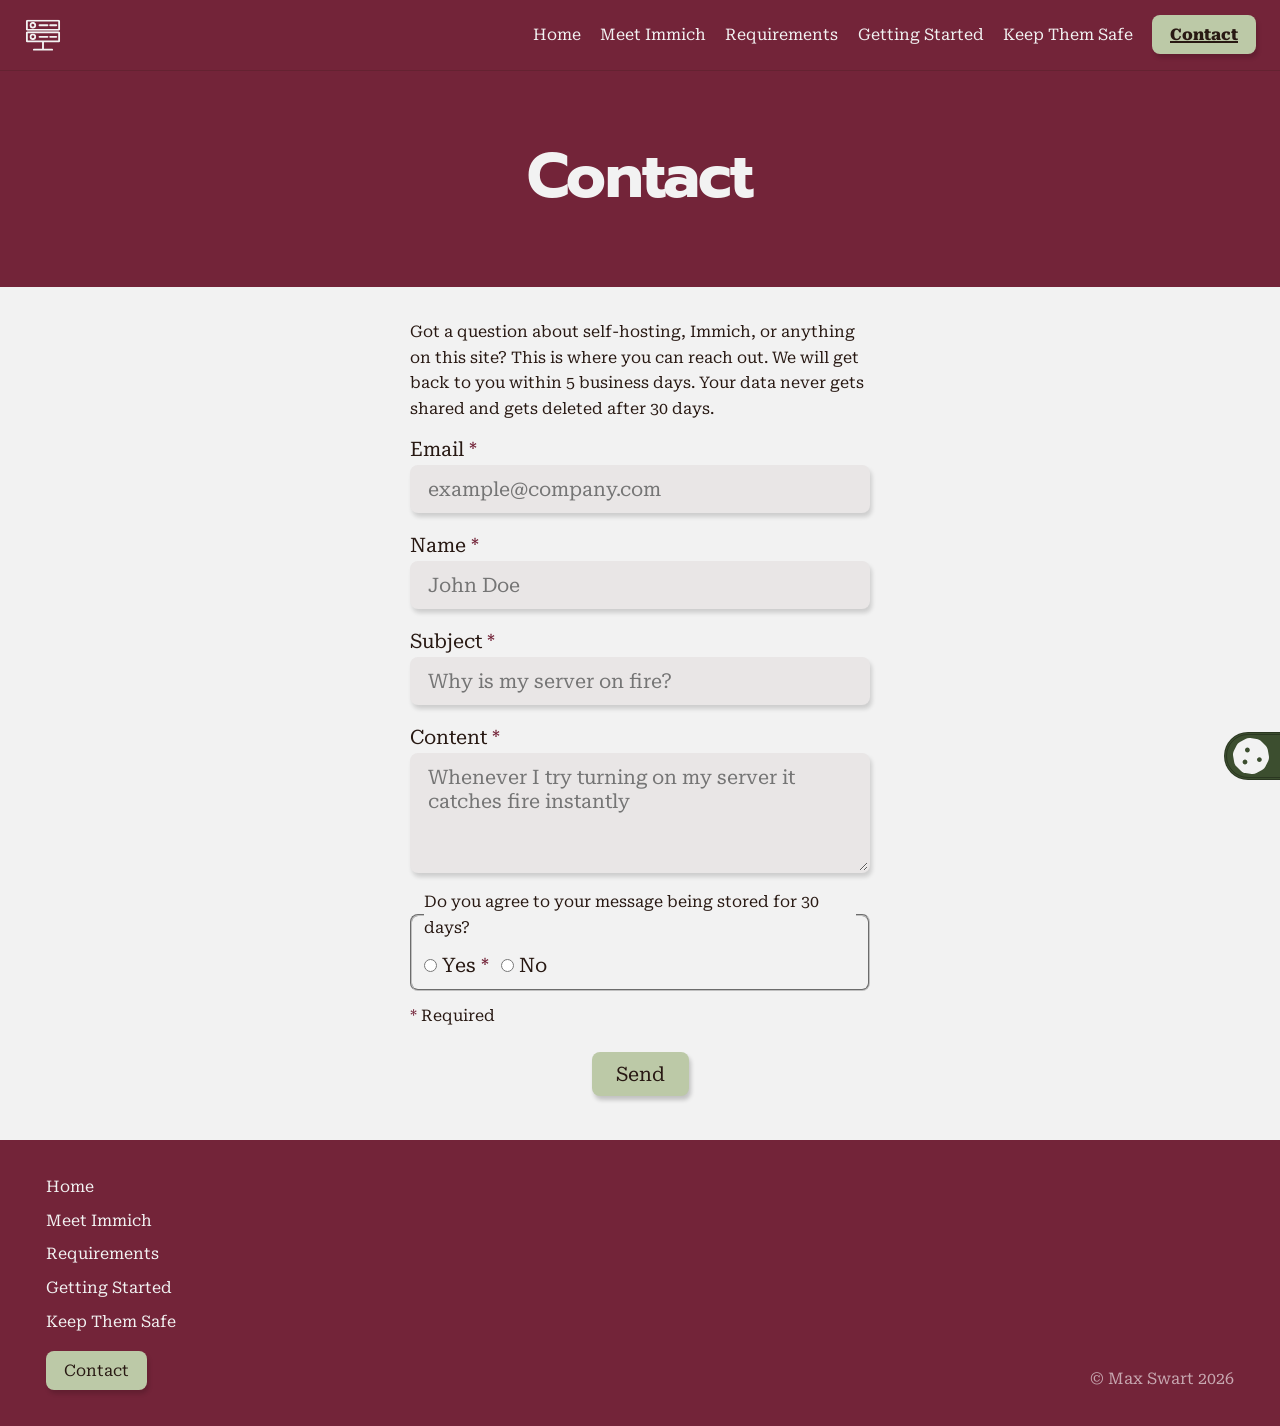
==== commit 9b725b3a: "Updated contact page" ====
--- a/exam/contact.html
+++ b/exam/contact.html
@@ -12,7 +12,7 @@
 			name="keywords"
 			content="Immich, Self-Hosting, Homelabbing, Google Photos, Storage"
 		/>
-		<title>Host It Yourself</title>
+		<title>Contact - Host It Yourself</title>
 		<link rel="stylesheet" type="text/css" href="css/style.css" />
 		<link rel="icon" type="image/png" href="./img/favicon_32x32.png" />
 	</head>
@@ -112,34 +112,38 @@
 					<label for="content">
 						Content <span class="red">*</span>
 					</label>
-					<input
+					<textarea
+						rows="4"
 						type="text"
 						name="content"
 						id="content"
-						placeholder="Whenever I try turning on my server it catches fire instantly."
+						placeholder="Whenever I try turning on my server it catches fire instantly"
 						required
-					/>
+					></textarea>
 					<fieldset>
-						<legend>Do you agree to the terms stated above?</legend>
-						<label
-							><input type="radio" name="radio" value="yes" />
-							Yes</label
-						>
+						<legend>
+							Do you agree to your message being stored for 30
+							days?
+						</legend>
 						<label
 							><input
 								type="radio"
 								name="radio"
-								value="no"
+								value="yes"
 								required
 							/>
-							No<span class="red">*</span></label
+							Yes <span class="red">*</span></label
+						>
+						<label
+							><input type="radio" name="radio" value="no" />
+							No</label
 						>
 					</fieldset>
 					<p><span class="red">*</span> Required</p>
 					<input
 						class="button large accent"
 						type="submit"
-						value="Send ->"
+						value="Send"
 					/>
 				</form>
 			</section>
--- a/exam/css/style.css
+++ b/exam/css/style.css
@@ -312,7 +312,7 @@
 			justify-content: center;
 			gap: 0;
 
-			h3 {
+			h2 {
 				text-align: center;
 			}
 
@@ -335,8 +335,9 @@
 					display: flex;
 					flex-flow: column nowrap;
 
-					h4 {
+					h3 {
 						color: #732439;
+						font-size: 2rem;
 					}
 					.homepage-card-quote {
 						font-size: 0.875rem;
@@ -395,6 +396,31 @@
 			gap: 38px;
 			min-width: 0;
 
+			table {
+				border-collapse: collapse;
+
+				tbody {
+					tr {
+						border-top: 1px solid rgba(0, 0, 0, 0.2);
+					}
+				}
+
+				td {
+					font-size: 0.875rem;
+
+					&:first-child {
+						font-weight: 600;
+					}
+				}
+
+				td,
+				th {
+					&:nth-child(even) {
+						background-color: #e9e6e6;
+					}
+				}
+			}
+
 			section {
 				h3 {
 					color: #732439;
@@ -413,6 +439,12 @@
 							color: #284018;
 						}
 					}
+				}
+
+				video {
+					width: 100%;
+					border-radius: 8px;
+					box-shadow: 2px 4px 4px rgba(0, 0, 0, 0.15);
 				}
 
 				p:first-of-type::first-letter {
@@ -488,12 +520,23 @@
 				font-size: 20px;
 			}
 
-			input {
+			input,
+			textarea,
+			legend {
 				font-family: "Roboto Serif", serif;
 			}
 
+			fieldset {
+				padding: 8px 12px;
+				border-radius: 8px;
+				label {
+					margin-right: 8px;
+				}
+			}
+
 			input[type="text"],
-			input[type="email"] {
+			input[type="email"],
+			textarea {
 				font-size: 20px;
 				padding: 10px 16px;
 				border: none;
